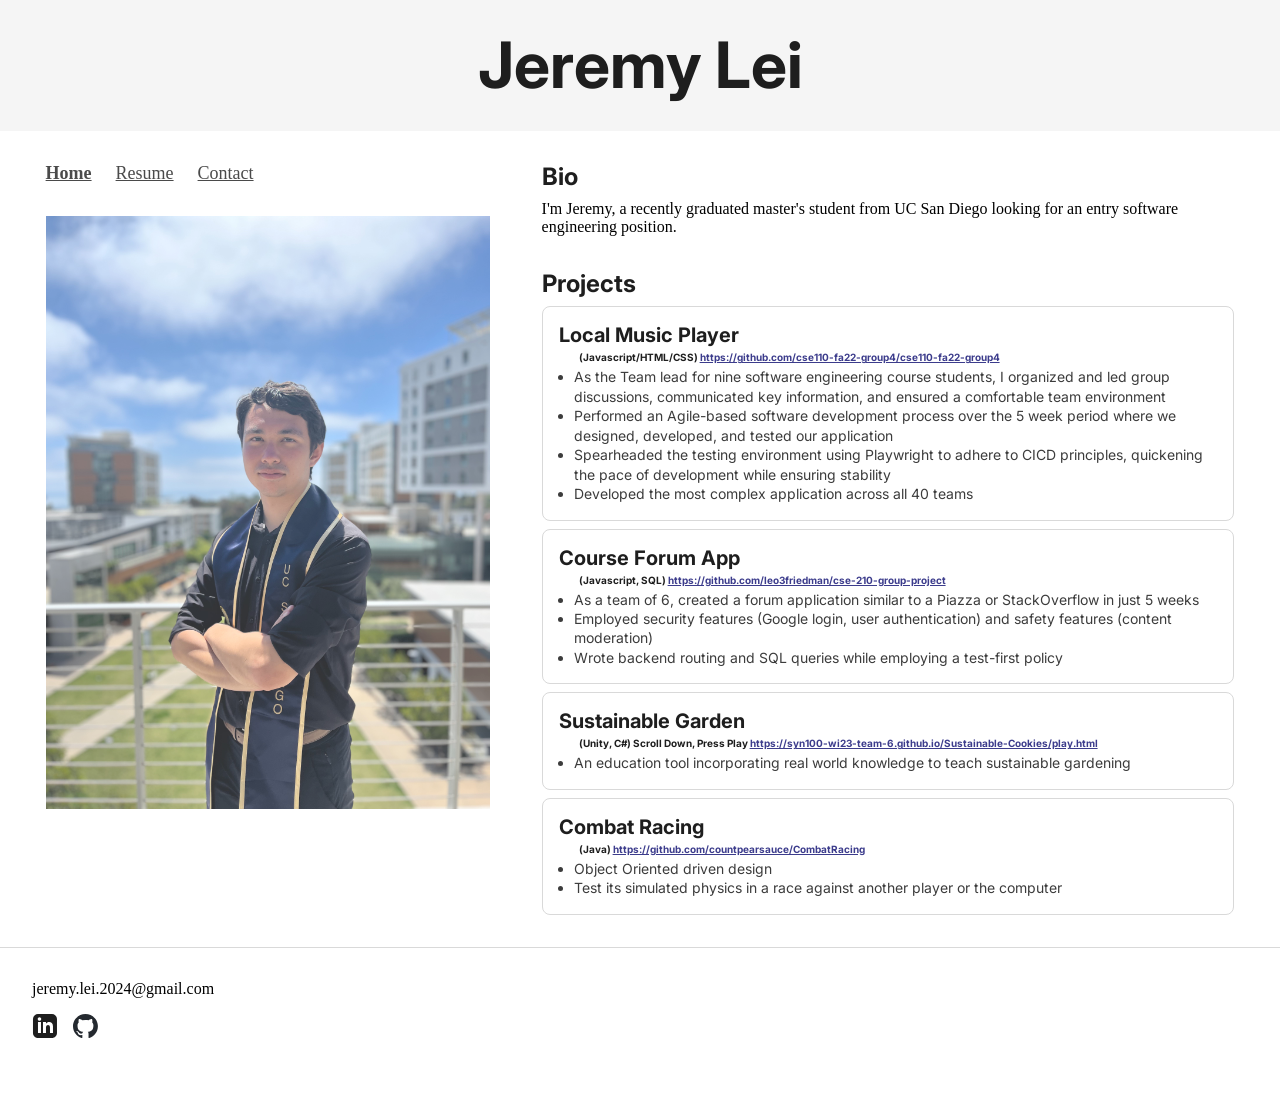
==== index.html @ ab221611 "hover links" ====
<!DOCTYPE html>
<html>

<head>
  <meta charset="UTF-8">
  <meta name="viewport" content="width=device-width, initial-scale=1.0">
  <title>Jeremy Lei's Website</title>
  <link href="https://fonts.googleapis.com/css?family=Inter&display=swap" rel="stylesheet">
  <link rel="stylesheet" href="/css/styles.css">
</head>

<body>
  <div class="name-header">
    <p class="text-4">Jeremy Lei</p>
  </div>
  <div class="frame-1-5">
    <div class="panel-start">
      <div class="resource">
        <a href="/index.html" target="_self" class="text-current-resource-link">Home</a>
        <a href="/resources/resume_internet.pdf" target="_blank" rel="noopener noreferrer" class="text-resource-link" title="Open in new tab">Resume</a>
        <a href="/pages/contact.html" target="_self" class="text-resource-link">Contact</a>
      </div>
      <img src="/images/jeremy.jpg" class = front-picture alt="Jeremy"/>
    </div>
    <div class="main-node">
      <p class="text-header">Bio</p>
      <div class="bio-section">
        <p>I'm Jeremy, a recently graduated master's student from UC San Diego looking for an entry software engineering position. </p>
      </div>
      <br>
      <p class="text-header">Projects</p>
        <div class="card-project">
          <p class="text-card-title">Local Music Player</p>
          <p class="text-tag">(Javascript/HTML/CSS)
            <a href="https://github.com/cse110-fa22-group4/cse110-fa22-group4" class="project-link">https://github.com/cse110-fa22-group4/cse110-fa22-group4</a>
          </p>
          <span class="text-card-body">
            <ul class="text-bullet-list">
              <li>As the Team lead for nine software engineering course students, I organized and led group discussions, communicated key information, and ensured a comfortable team environment</li>
              <li>Performed an Agile-based software development process over the 5 week period where we designed, developed, and tested our application</li>
              <li>Spearheaded the testing environment using Playwright to adhere to CICD principles, quickening the pace of development while ensuring stability</li>
              <li>Developed the most complex application across all 40 teams</li>
            </ul>
          </span>
        </div>
        <div class="card-project">
              <p class="text-card-title">Course Forum App</p>
              <p class="text-tag">(Javascript, SQL)
                <a href="https://github.com/leo3friedman/cse-210-group-project" class="project-link">https://github.com/leo3friedman/cse-210-group-project</a>
              </p>
              <span class="text-card-body">
                <ul class="text-bullet-list">
                  <li>As a team of 6, created a forum application similar to a Piazza or StackOverflow in just 5 weeks</li>
                  <li>Employed security features (Google login, user authentication) and safety features (content moderation)</li>
                  <li>Wrote backend routing and SQL queries while employing a test-first policy</li>
                </ul>
              </span>
        </div>
        <div class="card-project">
              <p class="text-card-title">Sustainable Garden</p>
              <p class="text-tag">(Unity, C#) Scroll Down, Press Play
                <a href="https://syn100-wi23-team-6.github.io/Sustainable-Cookies/play.html" class="project-link">https://syn100-wi23-team-6.github.io/Sustainable-Cookies/play.html</a>
              </p>
              <span class="text-card-body">
                <ul class="text-bullet-list">
                  <li>An education tool incorporating real world knowledge to teach sustainable gardening</li>
                </ul>
              </span>
        </div>
        <div class="card-project">
          <p class="text-card-title">Combat Racing</p>
          <p class="text-tag">(Java)
            <a href="https://github.com/countpearsauce/CombatRacing" class="project-link">https://github.com/countpearsauce/CombatRacing</a>
          </p>
          <span class="text-card-body">
            <ul class="text-bullet-list">
              <li>Object Oriented driven design</li>
              <li>Test its simulated physics in a race against another player or the computer</li>
            </ul>
          </span>
    </div>
    </div>
  </div>
  <div class="footer">
    <div class="email">jeremy.lei.2024@gmail.com</div>
    <div class="button-list">
      <a href="https://www.linkedin.com/in/jeremylei2002">
        <div class="linkedin">
          <img src="/images/icon-37.svg" class="icon-default" alt="icon" />
        </div>
      </a>
      <a href="https://github.com/countpearsauce">
        <div class="github">
          <img src="/images/github-mark.svg" class="icon-default" alt="icon" />
        </div>
      </a>
    </div>
  </div>
</body>

</html>
---- css/styles.css ----
:root {
  --font-family-inter: 'Inter', sans-serif;
  --text-black: rgba(30, 30, 30, 1);
  --text-gray: rgba(60, 60, 60, 1);
  --text-blue: rgba(60, 60, 140, 1);
}

.text-black {
  color: var(--text-black);
}

.text-gray {
  color: var(--text-gray);
}

.text-blue {
  color: var(--text-blue);
}


/* CSS Reset */
* {
  margin: 0;
  padding: 0;
  box-sizing: border-box;
}

body {
  width: 100%;
  min-height: 100vh;
  overflow-x: hidden;
}

img {
  max-width: 100%;
  height: auto;
}

.name-header {
  display: flex;
  flex-direction: column;
  justify-content: flex-start;
  align-items: center;
  padding: 3vh 0px 3vh 0px;
  flex-grow: 0;
  flex-shrink: 1;
  width: 100%;
  background-color: rgba(245, 245, 245, 1);
}

.text-4 {
  flex-grow: 0;
  flex-shrink: 1;
  flex-basis: auto;
  font-family: var(--font-family-inter);
  font-weight: 700;
  font-size: 5vw;
  letter-spacing: -3%;
  line-height: 120.00000476837158%;
  text-decoration: none;
  text-transform: none;
  color: var(--text-black);
}

.frame-1-5 {
  display: flex;
  flex-direction: row;
  justify-content: flex-start;
  align-items: flex-start;
  padding: 0px 20px;
  flex-grow: 0;
  flex-shrink: 1;
  width: 100%;
}

@media (max-width: 768px) {
  .frame-1-5 {
    flex-direction: column;
  }
}

.panel-start {
  display:flex;
  flex-direction: column;
  justify-content: center;
  align-items: center;
  gap: 32px;
  padding: 32px 2vw 32px 2vw;
  flex-grow: 0;
  flex-shrink: 1;
  width: 40%;
  background-color: rgba(255, 255, 255, 1);
  opacity: 0.800000011920929;

  @media (max-width: 768px) {
    width: 100%;
  }
}
/* 
@media (max-width: 768px) {
  .panel-big-image {
    margin: 0 auto;
  }
} */

.resource {
  display: flex;
  flex-direction: row;
  justify-content: left;
  align-items: left;
  gap: 24px;
  padding: 0px;
  flex-grow: 0;
  flex-shrink: 1;
  width: 100%;
  color: var(--text-black);
  
}

.text-resource-link {
  font-size: 18px;
  color: var(--text-black); /* Your default color */
  text-decoration: underline; /* Optional: standard for links */
}

/* Color after it has been visited */
.text-resource-link:hover {
  color: blue;
}

/* Color while the user is actually clicking it */
.text-resource-link:active {
  color: purple;
}

.text-current-resource-link {
  font-size: 18px;
  color: var(--text-black); /* Your default color */
  text-decoration: underline; /* Optional: standard for links */
  font-weight: bold;
}

/* Color after it has been visited */
.text-current-resource-link:hover {
  color: blue;
}

/* Color while the user is actually clicking it */
.text-current-resource-link:active {
  color: purple;
}

.front-picture {
  margin: 0 auto 0 auto;
  display: center;
  flex-direction: column;
  justify-content: center;
  align-items: center;
  padding: 0px;
  flex-grow: 1;
  flex-shrink: 1;

  @media (max-width: 768px) {
    width: 40%;
  }
}

.main-node {
  display: flex;
  flex-direction: column;
  gap: 8px;
  padding: 32px 2vw;
  width: 60%;
  background-color: rgba(255, 255, 255, 1);

@media (max-width: 768px) {
  width: 100%;
}

}

.text-header {
  flex-grow: 0;
  flex-shrink: 1;
  flex-basis: auto;
  font-family: var(--font-family-inter);
  font-weight: 700;
  font-size: 24px;
  letter-spacing: -2%;
  line-height: 120.00000476837158%;
  text-decoration: none;
  text-transform: none;
  color: var(--text-black);
}

.text-card-title {
  flex-grow: 0;
  flex-shrink: 1;
  flex-basis: auto;
  font-family: var(--font-family-inter);
  font-weight: 700;
  font-size: 20px;
  letter-spacing: -2%;
  line-height: 120.00000476837158%;
  text-decoration: none;
  text-transform: none;
  color: var(--text-black);
}

.text-tag {
  text-indent: 20px;
  flex-grow: 0;
  flex-shrink: 1;
  flex-basis: auto;
  font-family: var(--font-family-inter);
  font-weight: 700;
  font-size: 10px;
  letter-spacing: -2%;
  line-height: 120.00000476837158%;
  text-decoration: none;
  text-transform: none;
  color: var(--text-black);
}

.project-link {
  text-indent: 20px;
  flex-grow: 0;
  flex-shrink: 1;
  flex-basis: auto;
  font-family: var(--font-family-inter);
  font-weight: 700;
  font-size: 10px;
  letter-spacing: -2%;
  line-height: 120.00000476837158%;
  text-decoration: underline;
  text-transform: none;
  color: var(--text-blue);
}

.text-card-body {
  flex-grow: 0;
  flex-shrink: 1;
  flex-basis: auto;
  font-family: var(--font-family-inter);
  font-weight: normal;
  font-size: 14px;
  line-height: 139.9999976158142%;
  text-decoration: none;
  text-transform: none;
  color: var(--text-gray);
}

.text-bullet-list {
  padding: 0px 0px 0px 15px;

}

.card-project {
  display: flex;
  flex-direction: column;
  justify-content: flex-start;
  align-items: flex-start;
  flex-wrap: wrap;
  gap: 4px;
  padding: 16px;
  flex-grow: 0;
  flex-shrink: 1;
  width: 100%;
  min-width: 240px;
  background-color: rgba(255, 255, 255, 1);
  border: 1px solid rgba(217, 217, 217, 1);
  border-radius: 8px;
}

.bio-section {
  display: flex;
  flex-direction: column;
  justify-content: flex-start;
  align-items: flex-start;
  padding: 0px 0px;
  flex-grow: 0;
  flex-shrink: 1;
  flex-basis: auto;
}

.icon-default {
  flex-grow: 0;
  flex-shrink: 1;
  flex-basis: auto;
  max-width: 25px;
  fill: rgba(30, 30, 30, 1);
  border: none;
  outline: none;
}

.linkedin {
  display: flex;
  flex-direction: row;
  gap: 12px;
}

.github {
  display: flex;
  flex-direction: row;
  gap: 12px;
}

.button-list {
  display: flex;
  flex-direction: row;
  justify-content: flex-start;
  align-items: center;
  gap: 16px;
  padding: 0px;
  flex-grow: 0;
  flex-shrink: 1;
  flex-basis: auto;
}

.email {
  display: flex;
  flex-direction: column;
  padding: 0px;
}

.footer {
  display: flex;
  flex-direction: column;
  justify-content: flex-start;
  align-items: flex-start;
  flex-wrap: wrap;
  gap: 16px;
  padding: 32px 32px 64px 32px;
  flex-grow: 0;
  flex-shrink: 1;
  width: 100%;
  background-color: rgba(255, 255, 255, 1);
  border-top: 1px solid rgba(217, 217, 217, 1);
}

.text-contact-link {
  padding: 0px 0px 4px 0px;
  color: var(--text-blue);
}
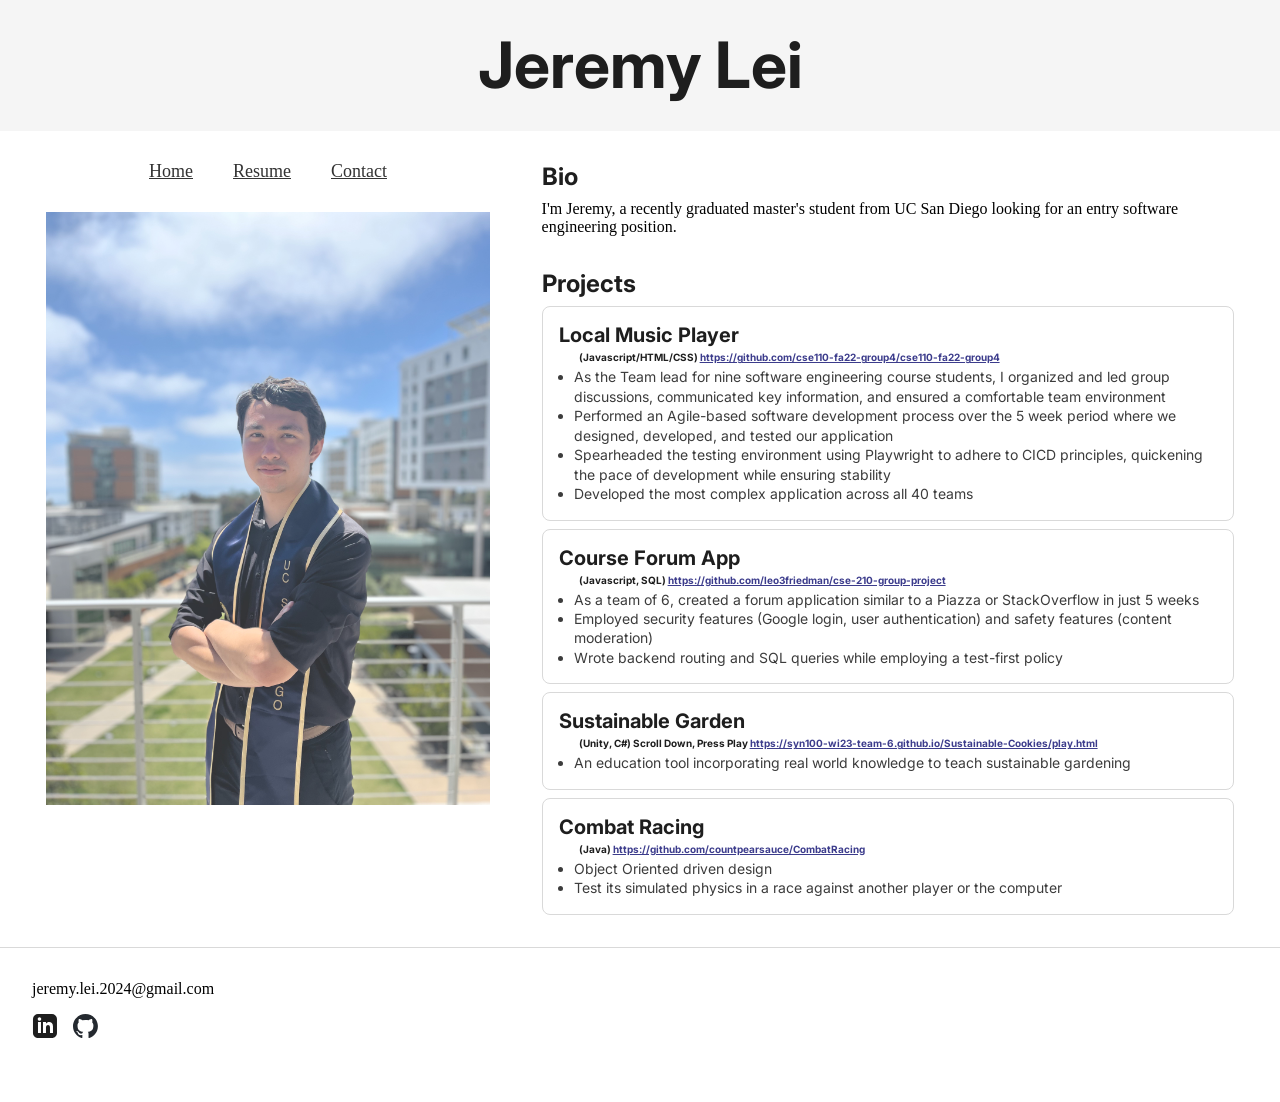
==== commit 69721239: "navbar for index page" ====
--- a/index.html
+++ b/index.html
@@ -15,11 +15,7 @@
   </div>
   <div class="frame-1-5">
     <div class="panel-start">
-      <div class="resource">
-        <a href="/index.html" target="_self" class="text-current-resource-link">Home</a>
-        <a href="/resources/resume_internet.pdf" target="_blank" rel="noopener noreferrer" class="text-resource-link" title="Open in new tab">Resume</a>
-        <a href="/pages/contact.html" target="_self" class="text-resource-link">Contact</a>
-      </div>
+      <div id="navbar-container"></div>
       <img src="/images/jeremy.jpg" class = front-picture alt="Jeremy"/>
     </div>
     <div class="main-node">
@@ -98,4 +94,6 @@
   </div>
 </body>
 
+<script src="js/navbar.js"></script>
+
 </html>
--- a/css/styles.css
+++ b/css/styles.css
@@ -84,8 +84,8 @@
   flex-direction: column;
   justify-content: center;
   align-items: center;
-  gap: 32px;
-  padding: 32px 2vw 32px 2vw;
+  gap: 16px;
+  padding: 16px 2vw 16px 2vw;
   flex-grow: 0;
   flex-shrink: 1;
   width: 40%;
@@ -103,7 +103,7 @@
   }
 } */
 
-.resource {
+.navbar {
   display: flex;
   flex-direction: row;
   justify-content: left;
@@ -117,38 +117,59 @@
   
 }
 
-.text-resource-link {
+.navbar ul {
+  list-style-type: none; /* Remove bullet points */
+  margin: 0;
+  padding: 0;
+  display: flex; /* Makes the list items horizontal */
+}
+
+.navbar a {
+  display: block;
+  color: black;
+  text-align: center;
+  padding: 14px 20px;
+  text-decoration: underline;
   font-size: 18px;
-  color: var(--text-black); /* Your default color */
-  text-decoration: underline; /* Optional: standard for links */
-}
-
-/* Color after it has been visited */
-.text-resource-link:hover {
+}
+
+.navbar a:hover {
+  background-color: #ddd;
   color: blue;
 }
 
-/* Color while the user is actually clicking it */
-.text-resource-link:active {
+.navbar a:active {
   color: purple;
 }
 
-.text-current-resource-link {
+/* .text-navbar {
   font-size: 18px;
-  color: var(--text-black); /* Your default color */
-  text-decoration: underline; /* Optional: standard for links */
+  color: var(--text-black);
+  text-decoration: underline;
+}
+
+.text-navbar-link:hover {
+  color: blue;
+}
+
+.text-navbar-link:active {
+  color: purple;
+}
+
+.text-current-navbar-link {
+  font-size: 18px;
+  color: var(--text-black);
+  text-decoration: underline;
   font-weight: bold;
 }
 
-/* Color after it has been visited */
-.text-current-resource-link:hover {
+.text-current-navbar-link:hover {
   color: blue;
 }
 
-/* Color while the user is actually clicking it */
-.text-current-resource-link:active {
+.text-current-navbar-link:active {
   color: purple;
-}
+} */
 
 .front-picture {
   margin: 0 auto 0 auto;
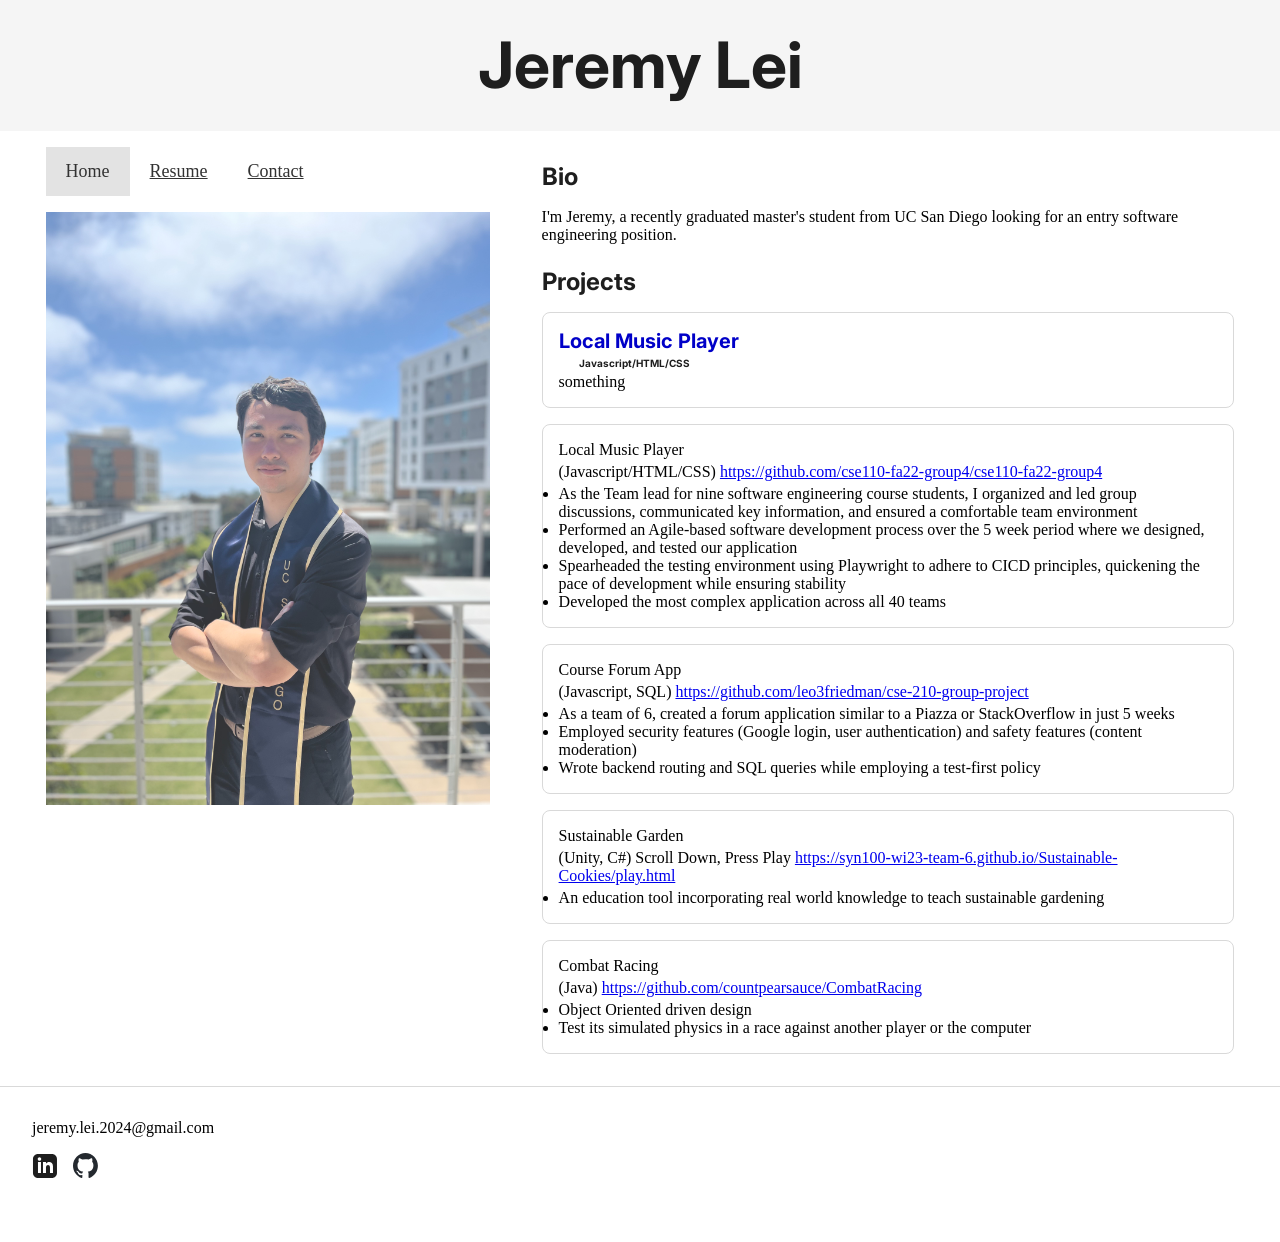
==== commit 6011f3c2: "added project cards in js. Unfinished importing as well as styling and html" ====
--- a/index.html
+++ b/index.html
@@ -10,71 +10,72 @@
 </head>
 
 <body>
-  <div class="name-header">
-    <p class="text-4">Jeremy Lei</p>
-  </div>
-  <div class="frame-1-5">
-    <div class="panel-start">
+  <div class="name-header">Jeremy Lei</div>
+  <div class="main-body-frame">
+    <div class="panel-one">
       <div id="navbar-container"></div>
       <img src="/images/jeremy.jpg" class = front-picture alt="Jeremy"/>
     </div>
     <div class="main-node">
-      <p class="text-header">Bio</p>
-      <div class="bio-section">
+      <div class="section">
+        <p class="text-header">Bio</p>
         <p>I'm Jeremy, a recently graduated master's student from UC San Diego looking for an entry software engineering position. </p>
       </div>
-      <br>
-      <p class="text-header">Projects</p>
-        <div class="card-project">
-          <p class="text-card-title">Local Music Player</p>
-          <p class="text-tag">(Javascript/HTML/CSS)
-            <a href="https://github.com/cse110-fa22-group4/cse110-fa22-group4" class="project-link">https://github.com/cse110-fa22-group4/cse110-fa22-group4</a>
-          </p>
-          <span class="text-card-body">
-            <ul class="text-bullet-list">
-              <li>As the Team lead for nine software engineering course students, I organized and led group discussions, communicated key information, and ensured a comfortable team environment</li>
-              <li>Performed an Agile-based software development process over the 5 week period where we designed, developed, and tested our application</li>
-              <li>Spearheaded the testing environment using Playwright to adhere to CICD principles, quickening the pace of development while ensuring stability</li>
-              <li>Developed the most complex application across all 40 teams</li>
-            </ul>
-          </span>
+      <div class="section">
+        <p class="text-header">Projects</p>
+          <div id="card-project-container"></div>
+
+          <div class="card-project">
+            <p class="text-card-title">Local Music Player</p>
+            <p class="text-tag">(Javascript/HTML/CSS)
+              <a href="https://github.com/cse110-fa22-group4/cse110-fa22-group4" class="project-link">https://github.com/cse110-fa22-group4/cse110-fa22-group4</a>
+            </p>
+            <span class="text-card-body">
+              <ul class="text-bullet-list">
+                <li>As the Team lead for nine software engineering course students, I organized and led group discussions, communicated key information, and ensured a comfortable team environment</li>
+                <li>Performed an Agile-based software development process over the 5 week period where we designed, developed, and tested our application</li>
+                <li>Spearheaded the testing environment using Playwright to adhere to CICD principles, quickening the pace of development while ensuring stability</li>
+                <li>Developed the most complex application across all 40 teams</li>
+              </ul>
+            </span>
+          </div>
+          <div class="card-project">
+                <p class="text-card-title">Course Forum App</p>
+                <p class="text-tag">(Javascript, SQL)
+                  <a href="https://github.com/leo3friedman/cse-210-group-project" class="project-link">https://github.com/leo3friedman/cse-210-group-project</a>
+                </p>
+                <span class="text-card-body">
+                  <ul class="text-bullet-list">
+                    <li>As a team of 6, created a forum application similar to a Piazza or StackOverflow in just 5 weeks</li>
+                    <li>Employed security features (Google login, user authentication) and safety features (content moderation)</li>
+                    <li>Wrote backend routing and SQL queries while employing a test-first policy</li>
+                  </ul>
+                </span>
+          </div>
+          <div class="card-project">
+                <p class="text-card-title">Sustainable Garden</p>
+                <p class="text-tag">(Unity, C#) Scroll Down, Press Play
+                  <a href="https://syn100-wi23-team-6.github.io/Sustainable-Cookies/play.html" class="project-link">https://syn100-wi23-team-6.github.io/Sustainable-Cookies/play.html</a>
+                </p>
+                <span class="text-card-body">
+                  <ul class="text-bullet-list">
+                    <li>An education tool incorporating real world knowledge to teach sustainable gardening</li>
+                  </ul>
+                </span>
+          </div>
+          <div class="card-project">
+            <p class="text-card-title">Combat Racing</p>
+            <p class="text-tag">(Java)
+              <a href="https://github.com/countpearsauce/CombatRacing" class="project-link">https://github.com/countpearsauce/CombatRacing</a>
+            </p>
+            <span class="text-card-body">
+              <ul class="text-bullet-list">
+                <li>Object Oriented driven design</li>
+                <li>Test its simulated physics in a race against another player or the computer</li>
+              </ul>
+            </span>
         </div>
-        <div class="card-project">
-              <p class="text-card-title">Course Forum App</p>
-              <p class="text-tag">(Javascript, SQL)
-                <a href="https://github.com/leo3friedman/cse-210-group-project" class="project-link">https://github.com/leo3friedman/cse-210-group-project</a>
-              </p>
-              <span class="text-card-body">
-                <ul class="text-bullet-list">
-                  <li>As a team of 6, created a forum application similar to a Piazza or StackOverflow in just 5 weeks</li>
-                  <li>Employed security features (Google login, user authentication) and safety features (content moderation)</li>
-                  <li>Wrote backend routing and SQL queries while employing a test-first policy</li>
-                </ul>
-              </span>
-        </div>
-        <div class="card-project">
-              <p class="text-card-title">Sustainable Garden</p>
-              <p class="text-tag">(Unity, C#) Scroll Down, Press Play
-                <a href="https://syn100-wi23-team-6.github.io/Sustainable-Cookies/play.html" class="project-link">https://syn100-wi23-team-6.github.io/Sustainable-Cookies/play.html</a>
-              </p>
-              <span class="text-card-body">
-                <ul class="text-bullet-list">
-                  <li>An education tool incorporating real world knowledge to teach sustainable gardening</li>
-                </ul>
-              </span>
-        </div>
-        <div class="card-project">
-          <p class="text-card-title">Combat Racing</p>
-          <p class="text-tag">(Java)
-            <a href="https://github.com/countpearsauce/CombatRacing" class="project-link">https://github.com/countpearsauce/CombatRacing</a>
-          </p>
-          <span class="text-card-body">
-            <ul class="text-bullet-list">
-              <li>Object Oriented driven design</li>
-              <li>Test its simulated physics in a race against another player or the computer</li>
-            </ul>
-          </span>
-    </div>
+      </div>
     </div>
   </div>
   <div class="footer">
@@ -95,5 +96,6 @@
 </body>
 
 <script src="js/navbar.js"></script>
+<script src="js/projects.js"></script>
 
 </html>
--- a/css/styles.css
+++ b/css/styles.css
@@ -2,7 +2,8 @@
   --font-family-inter: 'Inter', sans-serif;
   --text-black: rgba(30, 30, 30, 1);
   --text-gray: rgba(60, 60, 60, 1);
-  --text-blue: rgba(60, 60, 140, 1);
+  --text-blue: rgba(0, 0, 200, 1);
+  --banner-gray: rgba(245, 245, 245, 1);
 }
 
 .text-black {
@@ -16,7 +17,6 @@
 .text-blue {
   color: var(--text-blue);
 }
-
 
 /* CSS Reset */
 * {
@@ -45,13 +45,9 @@
   flex-grow: 0;
   flex-shrink: 1;
   width: 100%;
-  background-color: rgba(245, 245, 245, 1);
-}
-
-.text-4 {
-  flex-grow: 0;
-  flex-shrink: 1;
-  flex-basis: auto;
+  background-color: var(--banner-gray);
+  
+  /* text */
   font-family: var(--font-family-inter);
   font-weight: 700;
   font-size: 5vw;
@@ -62,7 +58,7 @@
   color: var(--text-black);
 }
 
-.frame-1-5 {
+.main-body-frame {
   display: flex;
   flex-direction: row;
   justify-content: flex-start;
@@ -71,19 +67,16 @@
   flex-grow: 0;
   flex-shrink: 1;
   width: 100%;
-}
-
-@media (max-width: 768px) {
-  .frame-1-5 {
+
+  @media (max-width: 768px) {
     flex-direction: column;
   }
 }
 
-.panel-start {
+.panel-one {
   display:flex;
   flex-direction: column;
   justify-content: center;
-  align-items: center;
   gap: 16px;
   padding: 16px 2vw 16px 2vw;
   flex-grow: 0;
@@ -96,12 +89,11 @@
     width: 100%;
   }
 }
-/* 
-@media (max-width: 768px) {
-  .panel-big-image {
-    margin: 0 auto;
-  }
-} */
+
+.navbar-container {
+  width: 100%;
+  align-self: stretch;
+}
 
 .navbar {
   display: flex;
@@ -133,43 +125,25 @@
   font-size: 18px;
 }
 
+.navbar a.active {
+  display: block;
+  color: black;
+  background-color: #dddddd;
+  text-align: center;
+  padding: 14px 20px;
+  text-decoration: none;
+  font-size: 18px;
+}
+
 .navbar a:hover {
-  background-color: #ddd;
-  color: blue;
+  background-color: #88ccff;
+  color: var(--text-blue);
 }
 
 .navbar a:active {
   color: purple;
 }
 
-/* .text-navbar {
-  font-size: 18px;
-  color: var(--text-black);
-  text-decoration: underline;
-}
-
-.text-navbar-link:hover {
-  color: blue;
-}
-
-.text-navbar-link:active {
-  color: purple;
-}
-
-.text-current-navbar-link {
-  font-size: 18px;
-  color: var(--text-black);
-  text-decoration: underline;
-  font-weight: bold;
-}
-
-.text-current-navbar-link:hover {
-  color: blue;
-}
-
-.text-current-navbar-link:active {
-  color: purple;
-} */
 
 .front-picture {
   margin: 0 auto 0 auto;
@@ -189,15 +163,25 @@
 .main-node {
   display: flex;
   flex-direction: column;
-  gap: 8px;
+  gap: 24px;
   padding: 32px 2vw;
   width: 60%;
   background-color: rgba(255, 255, 255, 1);
 
-@media (max-width: 768px) {
-  width: 100%;
-}
-
+  @media (max-width: 768px) {
+    width: 100%;
+  }
+
+}
+
+.section {
+  display: flex;
+  flex-direction: column;
+  justify-content: flex-start;
+  gap: 16px 16px;
+  flex-grow: 0;
+  flex-shrink: 1;
+  flex-basis: auto;
 }
 
 .text-header {
@@ -214,66 +198,8 @@
   color: var(--text-black);
 }
 
-.text-card-title {
-  flex-grow: 0;
-  flex-shrink: 1;
-  flex-basis: auto;
-  font-family: var(--font-family-inter);
-  font-weight: 700;
-  font-size: 20px;
-  letter-spacing: -2%;
-  line-height: 120.00000476837158%;
-  text-decoration: none;
-  text-transform: none;
-  color: var(--text-black);
-}
-
-.text-tag {
-  text-indent: 20px;
-  flex-grow: 0;
-  flex-shrink: 1;
-  flex-basis: auto;
-  font-family: var(--font-family-inter);
-  font-weight: 700;
-  font-size: 10px;
-  letter-spacing: -2%;
-  line-height: 120.00000476837158%;
-  text-decoration: none;
-  text-transform: none;
-  color: var(--text-black);
-}
-
-.project-link {
-  text-indent: 20px;
-  flex-grow: 0;
-  flex-shrink: 1;
-  flex-basis: auto;
-  font-family: var(--font-family-inter);
-  font-weight: 700;
-  font-size: 10px;
-  letter-spacing: -2%;
-  line-height: 120.00000476837158%;
-  text-decoration: underline;
-  text-transform: none;
-  color: var(--text-blue);
-}
-
-.text-card-body {
-  flex-grow: 0;
-  flex-shrink: 1;
-  flex-basis: auto;
-  font-family: var(--font-family-inter);
-  font-weight: normal;
-  font-size: 14px;
-  line-height: 139.9999976158142%;
-  text-decoration: none;
-  text-transform: none;
-  color: var(--text-gray);
-}
-
-.text-bullet-list {
-  padding: 0px 0px 0px 15px;
-
+.card-project-container {
+  width: 100%;
 }
 
 .card-project {
@@ -288,21 +214,72 @@
   flex-shrink: 1;
   width: 100%;
   min-width: 240px;
-  background-color: rgba(255, 255, 255, 1);
+  background-color: white;
   border: 1px solid rgba(217, 217, 217, 1);
   border-radius: 8px;
 }
 
-.bio-section {
-  display: flex;
-  flex-direction: column;
-  justify-content: flex-start;
-  align-items: flex-start;
-  padding: 0px 0px;
-  flex-grow: 0;
-  flex-shrink: 1;
-  flex-basis: auto;
-}
+.card-title {
+  flex-grow: 0;
+  flex-shrink: 1;
+  flex-basis: auto;
+  font-family: var(--font-family-inter);
+  font-weight: 700;
+  font-size: 20px;
+  letter-spacing: -2%;
+  line-height: 120.00000476837158%;
+  text-decoration: none;
+  text-transform: none;
+  color: var(--text-blue);
+}
+
+.card-tag {
+  text-indent: 20px;
+  flex-grow: 0;
+  flex-shrink: 1;
+  flex-basis: auto;
+  font-family: var(--font-family-inter);
+  font-weight: 700;
+  font-size: 10px;
+  letter-spacing: -2%;
+  line-height: 120.00000476837158%;
+  text-decoration: none;
+  text-transform: none;
+  color: var(--text-black);
+}
+/* 
+.project-link {
+  text-indent: 20px;
+  flex-grow: 0;
+  flex-shrink: 1;
+  flex-basis: auto;
+  font-family: var(--font-family-inter);
+  font-weight: 700;
+  font-size: 10px;
+  letter-spacing: -2%;
+  line-height: 120.00000476837158%;
+  text-decoration: underline;
+  text-transform: none;
+  color: var(--text-blue);
+} */
+
+.card-body {
+  flex-grow: 0;
+  flex-shrink: 1;
+  flex-basis: auto;
+  font-family: var(--font-family-inter);
+  font-weight: normal;
+  font-size: 14px;
+  line-height: 139.9999976158142%;
+  text-decoration: none;
+  text-transform: none;
+  color: var(--text-gray);
+}
+/* 
+.text-bullet-list {
+  padding: 0px 0px 0px 15px;
+
+} */
 
 .icon-default {
   flex-grow: 0;
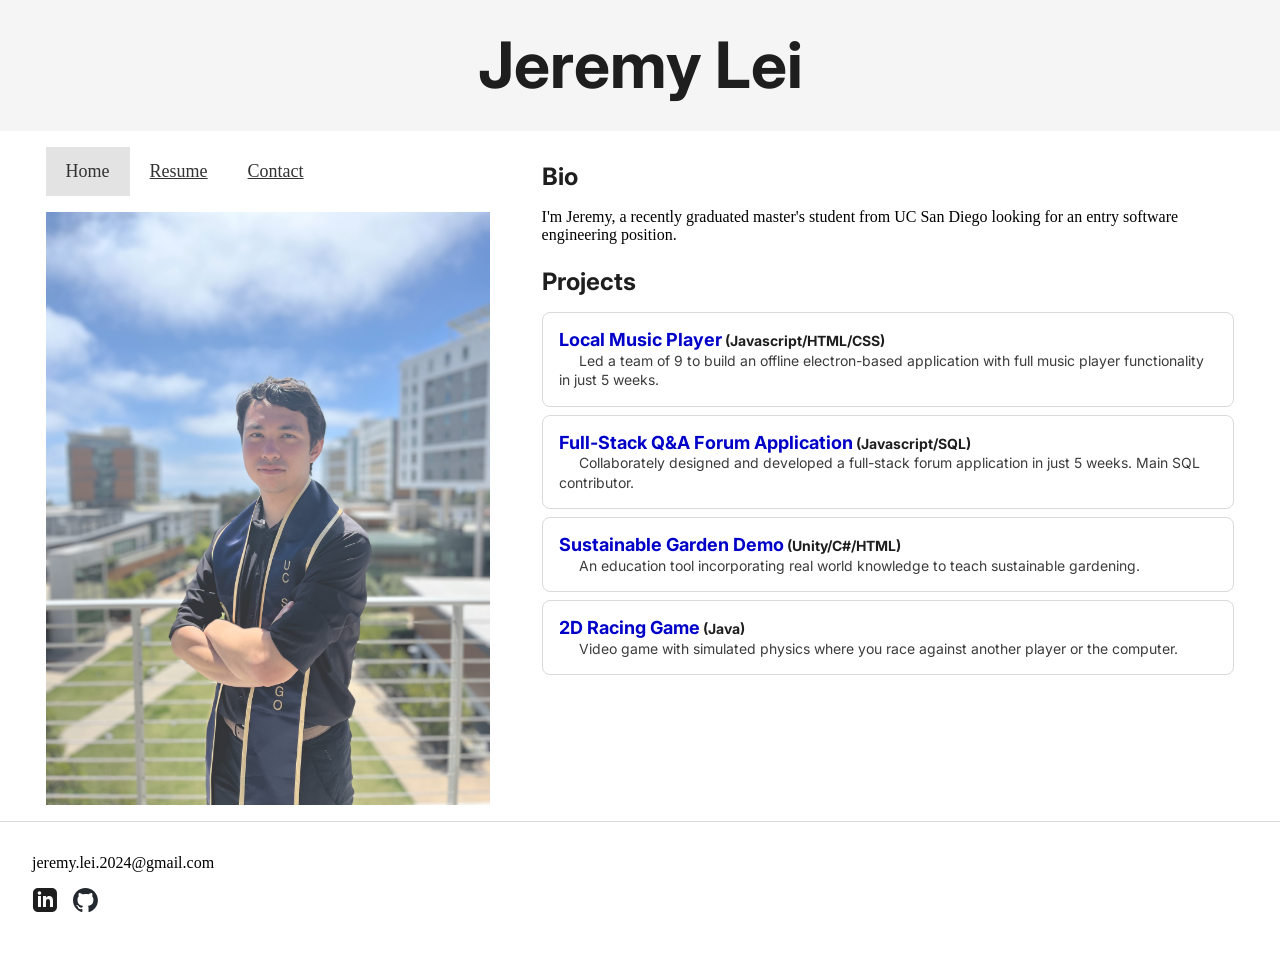
==== commit f1e1eb6f: "finished js project cards" ====
--- a/index.html
+++ b/index.html
@@ -13,7 +13,7 @@
   <div class="name-header">Jeremy Lei</div>
   <div class="main-body-frame">
     <div class="panel-one">
-      <div id="navbar-container"></div>
+      <div class = "navbar-container", id="navbar-container"></div>
       <img src="/images/jeremy.jpg" class = front-picture alt="Jeremy"/>
     </div>
     <div class="main-node">
@@ -23,58 +23,7 @@
       </div>
       <div class="section">
         <p class="text-header">Projects</p>
-          <div id="card-project-container"></div>
-
-          <div class="card-project">
-            <p class="text-card-title">Local Music Player</p>
-            <p class="text-tag">(Javascript/HTML/CSS)
-              <a href="https://github.com/cse110-fa22-group4/cse110-fa22-group4" class="project-link">https://github.com/cse110-fa22-group4/cse110-fa22-group4</a>
-            </p>
-            <span class="text-card-body">
-              <ul class="text-bullet-list">
-                <li>As the Team lead for nine software engineering course students, I organized and led group discussions, communicated key information, and ensured a comfortable team environment</li>
-                <li>Performed an Agile-based software development process over the 5 week period where we designed, developed, and tested our application</li>
-                <li>Spearheaded the testing environment using Playwright to adhere to CICD principles, quickening the pace of development while ensuring stability</li>
-                <li>Developed the most complex application across all 40 teams</li>
-              </ul>
-            </span>
-          </div>
-          <div class="card-project">
-                <p class="text-card-title">Course Forum App</p>
-                <p class="text-tag">(Javascript, SQL)
-                  <a href="https://github.com/leo3friedman/cse-210-group-project" class="project-link">https://github.com/leo3friedman/cse-210-group-project</a>
-                </p>
-                <span class="text-card-body">
-                  <ul class="text-bullet-list">
-                    <li>As a team of 6, created a forum application similar to a Piazza or StackOverflow in just 5 weeks</li>
-                    <li>Employed security features (Google login, user authentication) and safety features (content moderation)</li>
-                    <li>Wrote backend routing and SQL queries while employing a test-first policy</li>
-                  </ul>
-                </span>
-          </div>
-          <div class="card-project">
-                <p class="text-card-title">Sustainable Garden</p>
-                <p class="text-tag">(Unity, C#) Scroll Down, Press Play
-                  <a href="https://syn100-wi23-team-6.github.io/Sustainable-Cookies/play.html" class="project-link">https://syn100-wi23-team-6.github.io/Sustainable-Cookies/play.html</a>
-                </p>
-                <span class="text-card-body">
-                  <ul class="text-bullet-list">
-                    <li>An education tool incorporating real world knowledge to teach sustainable gardening</li>
-                  </ul>
-                </span>
-          </div>
-          <div class="card-project">
-            <p class="text-card-title">Combat Racing</p>
-            <p class="text-tag">(Java)
-              <a href="https://github.com/countpearsauce/CombatRacing" class="project-link">https://github.com/countpearsauce/CombatRacing</a>
-            </p>
-            <span class="text-card-body">
-              <ul class="text-bullet-list">
-                <li>Object Oriented driven design</li>
-                <li>Test its simulated physics in a race against another player or the computer</li>
-              </ul>
-            </span>
-        </div>
+          <div class="card-project-container", id="card-project-container"></div>
       </div>
     </div>
   </div>
--- a/css/styles.css
+++ b/css/styles.css
@@ -177,17 +177,11 @@
 .section {
   display: flex;
   flex-direction: column;
-  justify-content: flex-start;
+  justify-content: center;
   gap: 16px 16px;
-  flex-grow: 0;
-  flex-shrink: 1;
-  flex-basis: auto;
 }
 
 .text-header {
-  flex-grow: 0;
-  flex-shrink: 1;
-  flex-basis: auto;
   font-family: var(--font-family-inter);
   font-weight: 700;
   font-size: 24px;
@@ -199,33 +193,26 @@
 }
 
 .card-project-container {
+  display: flex;
+  flex-direction: column;
+  gap: 8px;
   width: 100%;
 }
 
 .card-project {
-  display: flex;
-  flex-direction: column;
-  justify-content: flex-start;
-  align-items: flex-start;
-  flex-wrap: wrap;
-  gap: 4px;
+  gap: 16px;
   padding: 16px;
-  flex-grow: 0;
-  flex-shrink: 1;
-  width: 100%;
-  min-width: 240px;
+  width: 100%;
+  min-width: 300px;
   background-color: white;
   border: 1px solid rgba(217, 217, 217, 1);
   border-radius: 8px;
 }
 
 .card-title {
-  flex-grow: 0;
-  flex-shrink: 1;
-  flex-basis: auto;
   font-family: var(--font-family-inter);
   font-weight: 700;
-  font-size: 20px;
+  font-size: 18px;
   letter-spacing: -2%;
   line-height: 120.00000476837158%;
   text-decoration: none;
@@ -234,39 +221,18 @@
 }
 
 .card-tag {
-  text-indent: 20px;
-  flex-grow: 0;
-  flex-shrink: 1;
-  flex-basis: auto;
   font-family: var(--font-family-inter);
   font-weight: 700;
-  font-size: 10px;
+  font-size: 14px;
   letter-spacing: -2%;
   line-height: 120.00000476837158%;
   text-decoration: none;
   text-transform: none;
   color: var(--text-black);
 }
-/* 
-.project-link {
+
+.card-description {
   text-indent: 20px;
-  flex-grow: 0;
-  flex-shrink: 1;
-  flex-basis: auto;
-  font-family: var(--font-family-inter);
-  font-weight: 700;
-  font-size: 10px;
-  letter-spacing: -2%;
-  line-height: 120.00000476837158%;
-  text-decoration: underline;
-  text-transform: none;
-  color: var(--text-blue);
-} */
-
-.card-body {
-  flex-grow: 0;
-  flex-shrink: 1;
-  flex-basis: auto;
   font-family: var(--font-family-inter);
   font-weight: normal;
   font-size: 14px;
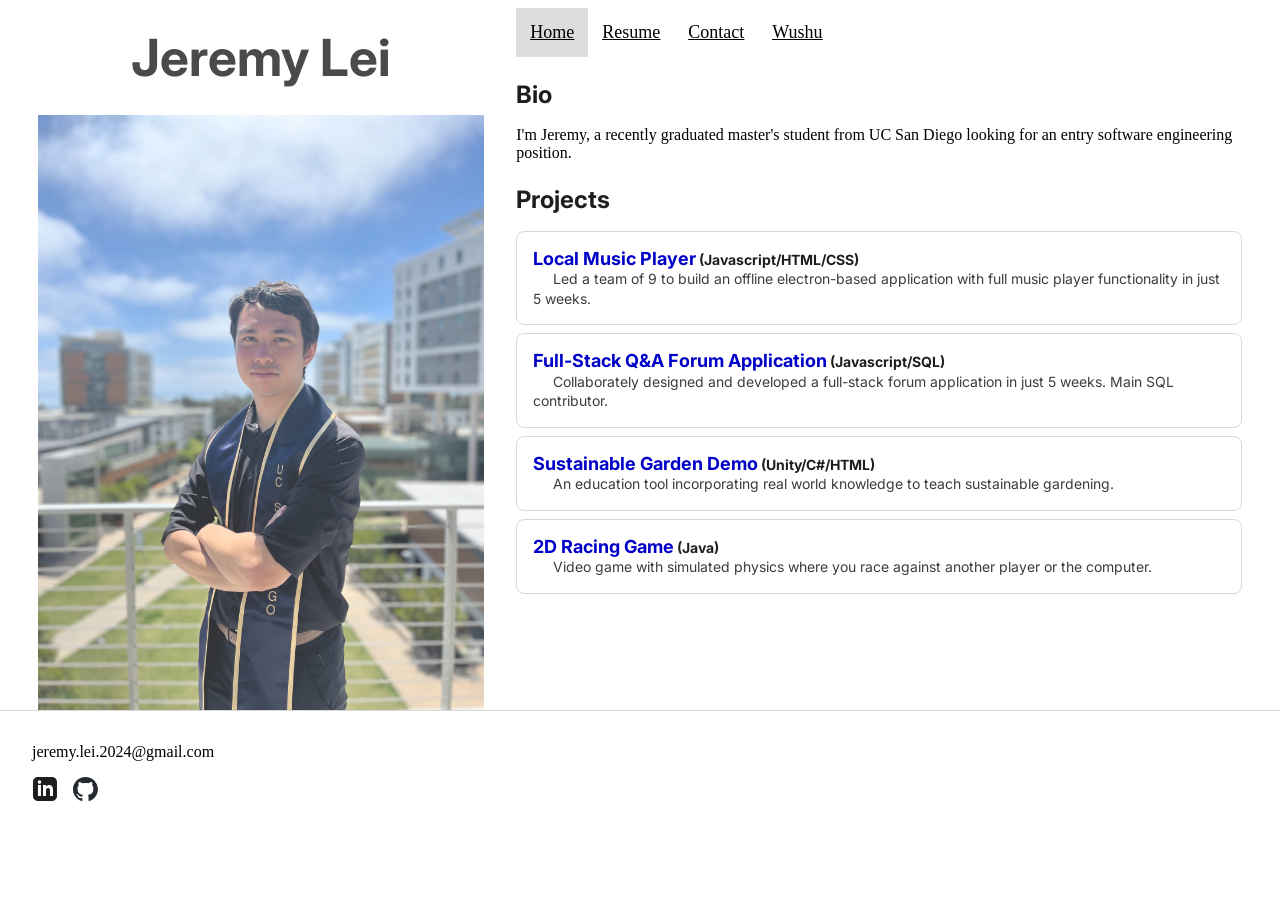
==== commit 8176d364: "moved nav and banner" ====
--- a/index.html
+++ b/index.html
@@ -10,13 +10,13 @@
 </head>
 
 <body>
-  <div class="name-header">Jeremy Lei</div>
   <div class="main-body-frame">
     <div class="panel-one">
-      <div class = "navbar-container", id="navbar-container"></div>
+      <div class="name-header">Jeremy Lei</div>
       <img src="/images/jeremy.jpg" class = front-picture alt="Jeremy"/>
     </div>
     <div class="main-node">
+      <div class = "navbar-container", id="navbar-container"></div>
       <div class="section">
         <p class="text-header">Bio</p>
         <p>I'm Jeremy, a recently graduated master's student from UC San Diego looking for an entry software engineering position. </p>
--- a/css/styles.css
+++ b/css/styles.css
@@ -36,6 +36,41 @@
   height: auto;
 }
 
+.main-body-frame {
+  display: flex;
+  flex-direction: row;
+  justify-content: flex-start;
+  align-items: flex-start;
+  padding: 0px 3vw;
+  gap: 0px 32px;
+  flex-grow: 0;
+  flex-shrink: 1;
+  width: 100%;
+  min-width: 300px;
+
+  @media (max-width: 768px) {
+    flex-direction: column;
+  }
+}
+
+.panel-one {
+  display:flex;
+  flex-direction: column;
+  justify-content: center;
+  flex-grow: 0;
+  flex-shrink: 1;
+  width: 40%;
+  background-color: rgba(255, 255, 255, 1);
+  opacity: 0.8;
+
+  @media (max-width: 768px) {
+    width: 100%;
+  }
+  @media (max-width: 300px) {
+    padding: 16px 6px 16px 6px;
+  }
+}
+
 .name-header {
   display: flex;
   flex-direction: column;
@@ -45,105 +80,24 @@
   flex-grow: 0;
   flex-shrink: 1;
   width: 100%;
-  background-color: var(--banner-gray);
+  background-color: white;
+  min-width: 300px;
   
   /* text */
   font-family: var(--font-family-inter);
   font-weight: 700;
-  font-size: 5vw;
+  font-size: 4vw;
   letter-spacing: -3%;
-  line-height: 120.00000476837158%;
-  text-decoration: none;
-  text-transform: none;
-  color: var(--text-black);
-}
-
-.main-body-frame {
-  display: flex;
-  flex-direction: row;
-  justify-content: flex-start;
-  align-items: flex-start;
-  padding: 0px 20px;
-  flex-grow: 0;
-  flex-shrink: 1;
-  width: 100%;
-
-  @media (max-width: 768px) {
-    flex-direction: column;
-  }
-}
-
-.panel-one {
-  display:flex;
-  flex-direction: column;
-  justify-content: center;
-  gap: 16px;
-  padding: 16px 2vw 16px 2vw;
-  flex-grow: 0;
-  flex-shrink: 1;
-  width: 40%;
-  background-color: rgba(255, 255, 255, 1);
-  opacity: 0.800000011920929;
-
-  @media (max-width: 768px) {
-    width: 100%;
-  }
-}
-
-.navbar-container {
-  width: 100%;
-  align-self: stretch;
-}
-
-.navbar {
-  display: flex;
-  flex-direction: row;
-  justify-content: left;
-  align-items: left;
-  gap: 24px;
-  padding: 0px;
-  flex-grow: 0;
-  flex-shrink: 1;
-  width: 100%;
-  color: var(--text-black);
-  
-}
-
-.navbar ul {
-  list-style-type: none; /* Remove bullet points */
-  margin: 0;
-  padding: 0;
-  display: flex; /* Makes the list items horizontal */
-}
-
-.navbar a {
-  display: block;
-  color: black;
-  text-align: center;
-  padding: 14px 20px;
-  text-decoration: underline;
-  font-size: 18px;
-}
-
-.navbar a.active {
-  display: block;
-  color: black;
-  background-color: #dddddd;
-  text-align: center;
-  padding: 14px 20px;
-  text-decoration: none;
-  font-size: 18px;
-}
-
-.navbar a:hover {
-  background-color: #88ccff;
-  color: var(--text-blue);
-}
-
-.navbar a:active {
-  color: purple;
-}
-
+  line-height: 120.0%;
+  text-decoration: none;
+  text-transform: none;
+  color: var(--text-black);
+
+  @media (max-width: 300px) {
+    width: 300px;
+    font-size: 15px;
+  }
+}
 
 .front-picture {
   margin: 0 auto 0 auto;
@@ -164,14 +118,62 @@
   display: flex;
   flex-direction: column;
   gap: 24px;
-  padding: 32px 2vw;
-  width: 60%;
+  padding: 8px 0px;
   background-color: rgba(255, 255, 255, 1);
 
   @media (max-width: 768px) {
     width: 100%;
   }
-
+  @media (max-width: 300px) {
+    padding: 32px 6px;
+  }
+}
+
+.navbar-container {
+  width: 100%;
+  align-self: stretch;
+}
+
+.navbar {
+  display: flex;
+  box-sizing: border-box;
+  flex-direction: row;
+  justify-content: left;
+  flex-grow: 0;
+  flex-shrink: 1;
+  color: var(--text-black);
+  text-align: center;
+  text-decoration: underline;
+  max-width: 100%;
+  overflow: hidden;
+  flex-wrap: wrap;
+}
+
+.navbar ul {
+  list-style-type: none; /* Remove bullet points */
+  display: flex; /* Makes the list items horizontal */
+  flex-grow: 1;
+}
+
+.navbar a {
+  display: flex;
+  color: black;
+  font-size: 18px;
+  padding: 14px 14px;
+}
+
+.navbar a.active {
+  background-color: #dddddd;
+  font-size: 18px;
+}
+
+.navbar a:hover {
+  background-color: #88ccff;
+  color: var(--text-blue);
+}
+
+.navbar a:active {
+  color: purple;
 }
 
 .section {
@@ -203,7 +205,6 @@
   gap: 16px;
   padding: 16px;
   width: 100%;
-  min-width: 300px;
   background-color: white;
   border: 1px solid rgba(217, 217, 217, 1);
   border-radius: 8px;
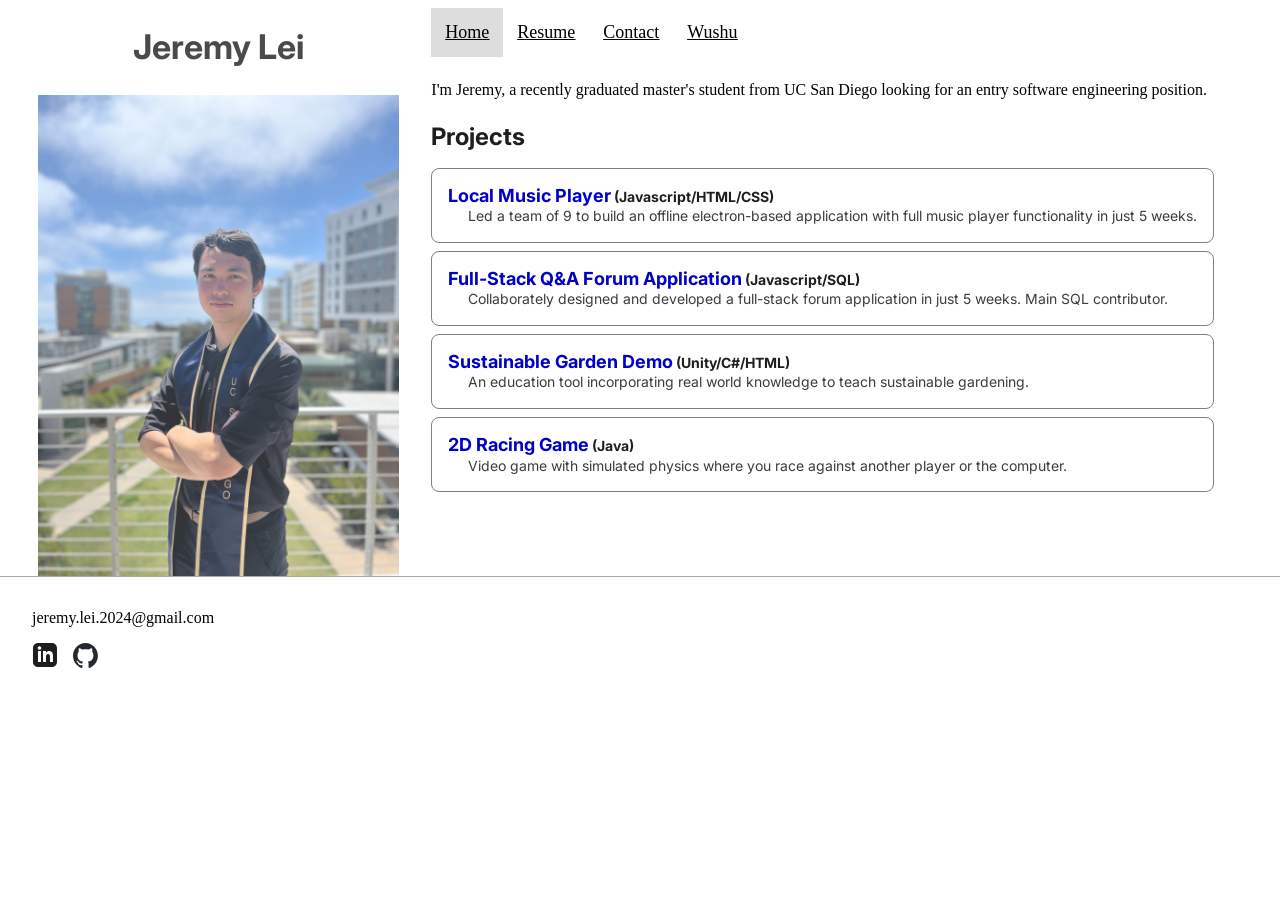
==== commit e0966c7b: "adjusting colors" ====
--- a/index.html
+++ b/index.html
@@ -18,7 +18,6 @@
     <div class="main-node">
       <div class = "navbar-container", id="navbar-container"></div>
       <div class="section">
-        <p class="text-header">Bio</p>
         <p>I'm Jeremy, a recently graduated master's student from UC San Diego looking for an entry software engineering position. </p>
       </div>
       <div class="section">
--- a/css/styles.css
+++ b/css/styles.css
@@ -3,7 +3,8 @@
   --text-black: rgba(30, 30, 30, 1);
   --text-gray: rgba(60, 60, 60, 1);
   --text-blue: rgba(0, 0, 200, 1);
-  --banner-gray: rgba(245, 245, 245, 1);
+  --nav-gray: #dddddd;
+
 }
 
 .text-black {
@@ -59,15 +60,16 @@
   justify-content: center;
   flex-grow: 0;
   flex-shrink: 1;
-  width: 40%;
-  background-color: rgba(255, 255, 255, 1);
+  width: 30%;
+  min-width: 240px;
+  background-color: white;
   opacity: 0.8;
 
   @media (max-width: 768px) {
     width: 100%;
   }
   @media (max-width: 300px) {
-    padding: 16px 6px 16px 6px;
+    padding: 16px 8px 16px 8px;
   }
 }
 
@@ -79,24 +81,18 @@
   padding: 3vh 0px 3vh 0px;
   flex-grow: 0;
   flex-shrink: 1;
-  width: 100%;
   background-color: white;
-  min-width: 300px;
   
   /* text */
   font-family: var(--font-family-inter);
   font-weight: 700;
-  font-size: 4vw;
+  font-size: 34px;
   letter-spacing: -3%;
   line-height: 120.0%;
   text-decoration: none;
   text-transform: none;
   color: var(--text-black);
 
-  @media (max-width: 300px) {
-    width: 300px;
-    font-size: 15px;
-  }
 }
 
 .front-picture {
@@ -163,7 +159,7 @@
 }
 
 .navbar a.active {
-  background-color: #dddddd;
+  background-color: var(--nav-gray);
   font-size: 18px;
 }
 
@@ -206,7 +202,7 @@
   padding: 16px;
   width: 100%;
   background-color: white;
-  border: 1px solid rgba(217, 217, 217, 1);
+  border: 1px solid gray;
   border-radius: 8px;
 }
 
@@ -299,8 +295,8 @@
   flex-grow: 0;
   flex-shrink: 1;
   width: 100%;
-  background-color: rgba(255, 255, 255, 1);
-  border-top: 1px solid rgba(217, 217, 217, 1);
+  background-color: white;
+  border-top: 1px solid darkgray
 }
 
 .text-contact-link {
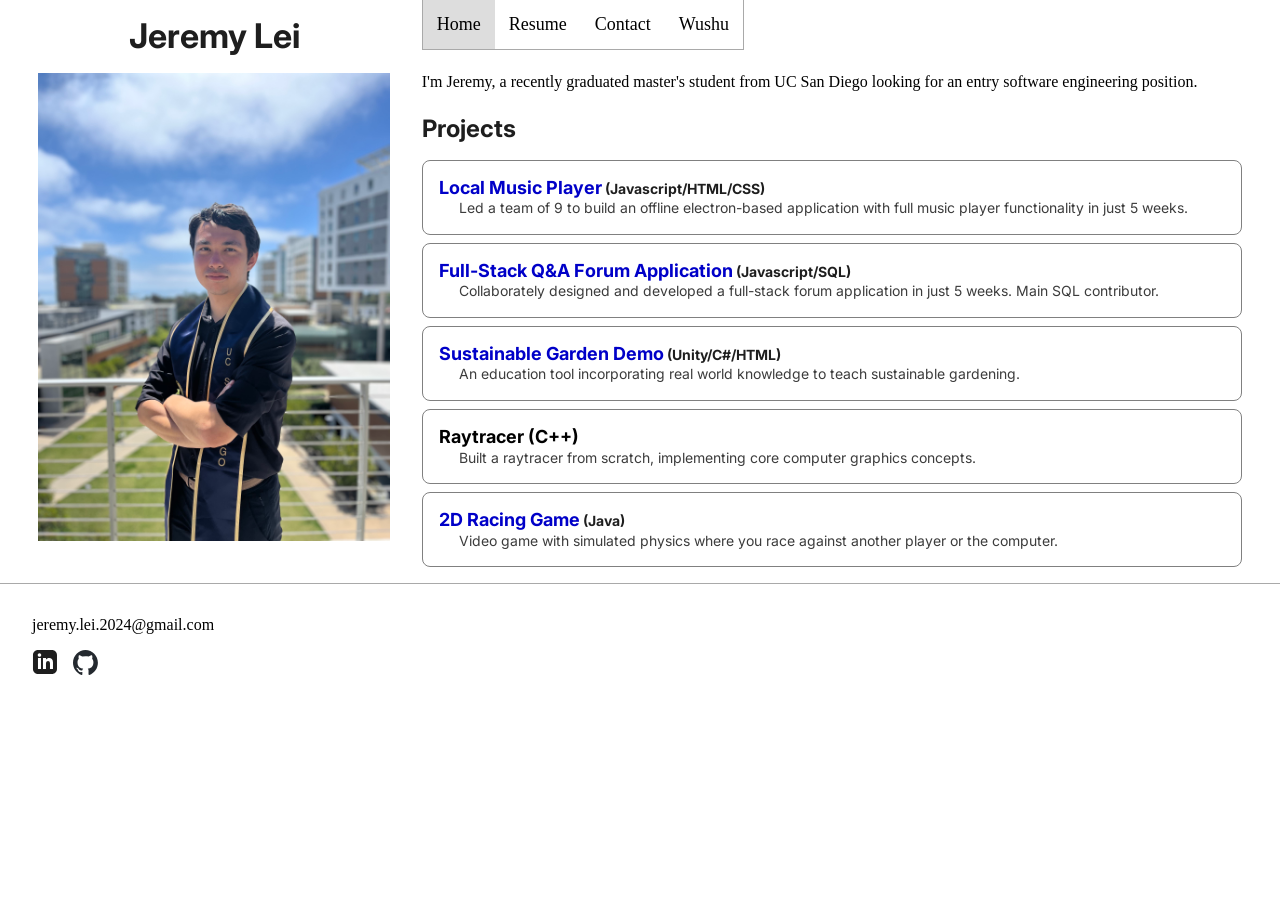
==== commit 060309c7: "moved nav, added hobby page" ====
--- a/index.html
+++ b/index.html
@@ -17,6 +17,7 @@
     </div>
     <div class="main-node">
       <div class = "navbar-container", id="navbar-container"></div>
+      <div class="navbar-spacer"></div>
       <div class="section">
         <p>I'm Jeremy, a recently graduated master's student from UC San Diego looking for an entry software engineering position. </p>
       </div>
@@ -26,24 +27,11 @@
       </div>
     </div>
   </div>
-  <div class="footer">
-    <div class="email">jeremy.lei.2024@gmail.com</div>
-    <div class="button-list">
-      <a href="https://www.linkedin.com/in/jeremylei2002">
-        <div class="linkedin">
-          <img src="/images/icon-37.svg" class="icon-default" alt="icon" />
-        </div>
-      </a>
-      <a href="https://github.com/countpearsauce">
-        <div class="github">
-          <img src="/images/github-mark.svg" class="icon-default" alt="icon" />
-        </div>
-      </a>
-    </div>
-  </div>
+  <div class="footer-container", id="footer-container"></div>
 </body>
 
 <script src="js/navbar.js"></script>
 <script src="js/projects.js"></script>
+<script src="js/footer.js"></script>
 
 </html>
--- a/css/styles.css
+++ b/css/styles.css
@@ -42,16 +42,20 @@
   flex-direction: row;
   justify-content: flex-start;
   align-items: flex-start;
-  padding: 0px 3vw;
+  padding: 0px 3vw 16px 3vw;
   gap: 0px 32px;
   flex-grow: 0;
   flex-shrink: 1;
   width: 100%;
-  min-width: 300px;
+  min-width: 340px;
 
   @media (max-width: 768px) {
     flex-direction: column;
   }
+
+  @media (max-width: 340px) {
+    padding: 0px 10px 16px 10px;
+  }
 }
 
 .panel-one {
@@ -63,14 +67,10 @@
   width: 30%;
   min-width: 240px;
   background-color: white;
-  opacity: 0.8;
 
   @media (max-width: 768px) {
     width: 100%;
   }
-  @media (max-width: 300px) {
-    padding: 16px 8px 16px 8px;
-  }
 }
 
 .name-header {
@@ -78,7 +78,7 @@
   flex-direction: column;
   justify-content: flex-start;
   align-items: center;
-  padding: 3vh 0px 3vh 0px;
+  padding: 16px 0px 16px 0px;
   flex-grow: 0;
   flex-shrink: 1;
   background-color: white;
@@ -114,41 +114,49 @@
   display: flex;
   flex-direction: column;
   gap: 24px;
-  padding: 8px 0px;
+  padding: 0px 0px;
   background-color: rgba(255, 255, 255, 1);
+  width: 70%;
 
   @media (max-width: 768px) {
     width: 100%;
   }
-  @media (max-width: 300px) {
-    padding: 32px 6px;
-  }
 }
 
 .navbar-container {
+  position: fixed;
   width: 100%;
   align-self: stretch;
+  height: calc(34px + 17px);
+  z-index: 1000;
 }
 
 .navbar {
-  display: flex;
-  box-sizing: border-box;
   flex-direction: row;
   justify-content: left;
-  flex-grow: 0;
-  flex-shrink: 1;
-  color: var(--text-black);
-  text-align: center;
-  text-decoration: underline;
   max-width: 100%;
   overflow: hidden;
   flex-wrap: wrap;
 }
 
+.navbar-spacer {
+  position: static;
+  align-self: stretch;
+  height: calc(32px + 17px);
+  width: 100%;
+}
+
 .navbar ul {
   list-style-type: none; /* Remove bullet points */
   display: flex; /* Makes the list items horizontal */
-  flex-grow: 1;
+  width: fit-content;
+  border-bottom: 1px solid darkgray;
+  border-left: 1px solid darkgray;
+  border-right: 1px solid darkgray;
+}
+
+.navbar li {
+  background-color: white;
 }
 
 .navbar a {
@@ -156,6 +164,7 @@
   color: black;
   font-size: 18px;
   padding: 14px 14px;
+  text-decoration:none;
 }
 
 .navbar a.active {
@@ -211,9 +220,12 @@
   font-weight: 700;
   font-size: 18px;
   letter-spacing: -2%;
-  line-height: 120.00000476837158%;
-  text-decoration: none;
-  text-transform: none;
+  line-height: 120.0%;
+  text-decoration: none;
+  text-transform: none;
+}
+
+a.card-title {
   color: var(--text-blue);
 }
 
@@ -238,11 +250,23 @@
   text-transform: none;
   color: var(--text-gray);
 }
-/* 
-.text-bullet-list {
-  padding: 0px 0px 0px 15px;
-
-} */
+
+.footer {
+  display: flex;
+  flex-direction: column;
+  justify-content: flex-start;
+  align-items: flex-start;
+  flex-wrap: wrap;
+  gap: 16px;
+  padding: 32px 32px 32px 32px;
+  flex-grow: 0;
+  flex-shrink: 1;
+  width: 100%;
+  background-color: white;
+  border-top: 1px solid darkgray
+}
+
+/* Contact Page */
 
 .icon-default {
   flex-grow: 0;
@@ -284,22 +308,9 @@
   padding: 0px;
 }
 
-.footer {
-  display: flex;
-  flex-direction: column;
-  justify-content: flex-start;
-  align-items: flex-start;
-  flex-wrap: wrap;
-  gap: 16px;
-  padding: 32px 32px 64px 32px;
-  flex-grow: 0;
-  flex-shrink: 1;
-  width: 100%;
-  background-color: white;
-  border-top: 1px solid darkgray
-}
-
 .text-contact-link {
   padding: 0px 0px 4px 0px;
   color: var(--text-blue);
-}+}
+
+/* Hobby Page */
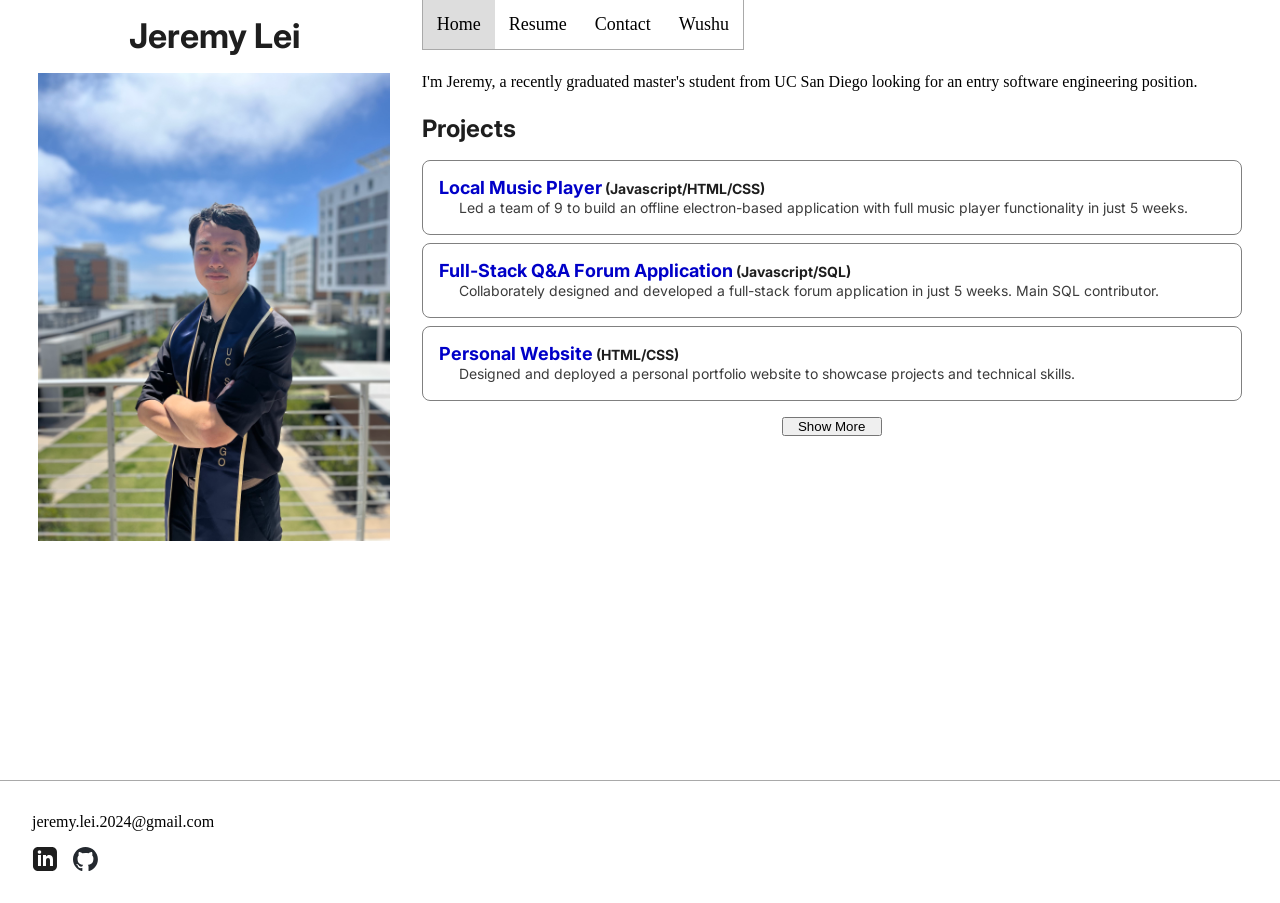
==== commit 4f0ab22c: "show more button" ====
--- a/index.html
+++ b/index.html
@@ -23,7 +23,8 @@
       </div>
       <div class="section">
         <p class="text-header">Projects</p>
-          <div class="card-project-container", id="card-project-container"></div>
+        <div class="card-project-container", id="card-project-container"></div>
+        <button id="show-more-btn" class="show-more-btn">Show More</button>
       </div>
     </div>
   </div>
--- a/css/styles.css
+++ b/css/styles.css
@@ -28,7 +28,6 @@
 
 body {
   width: 100%;
-  min-height: 100vh;
   overflow-x: hidden;
 }
 
@@ -48,6 +47,7 @@
   flex-shrink: 1;
   width: 100%;
   min-width: 340px;
+  min-height: calc(100vh - 120px);
 
   @media (max-width: 768px) {
     flex-direction: column;
@@ -251,10 +251,18 @@
   color: var(--text-gray);
 }
 
+.show-more-btn {
+  width:100px;
+  align-items: center;
+  justify-content: center;
+  align-self: center;
+}
+
 .footer {
-  display: flex;
-  flex-direction: column;
-  justify-content: flex-start;
+  margin-top: auto;
+  display: flex;
+  flex-direction: column;
+  justify-content: flex-end;
   align-items: flex-start;
   flex-wrap: wrap;
   gap: 16px;
